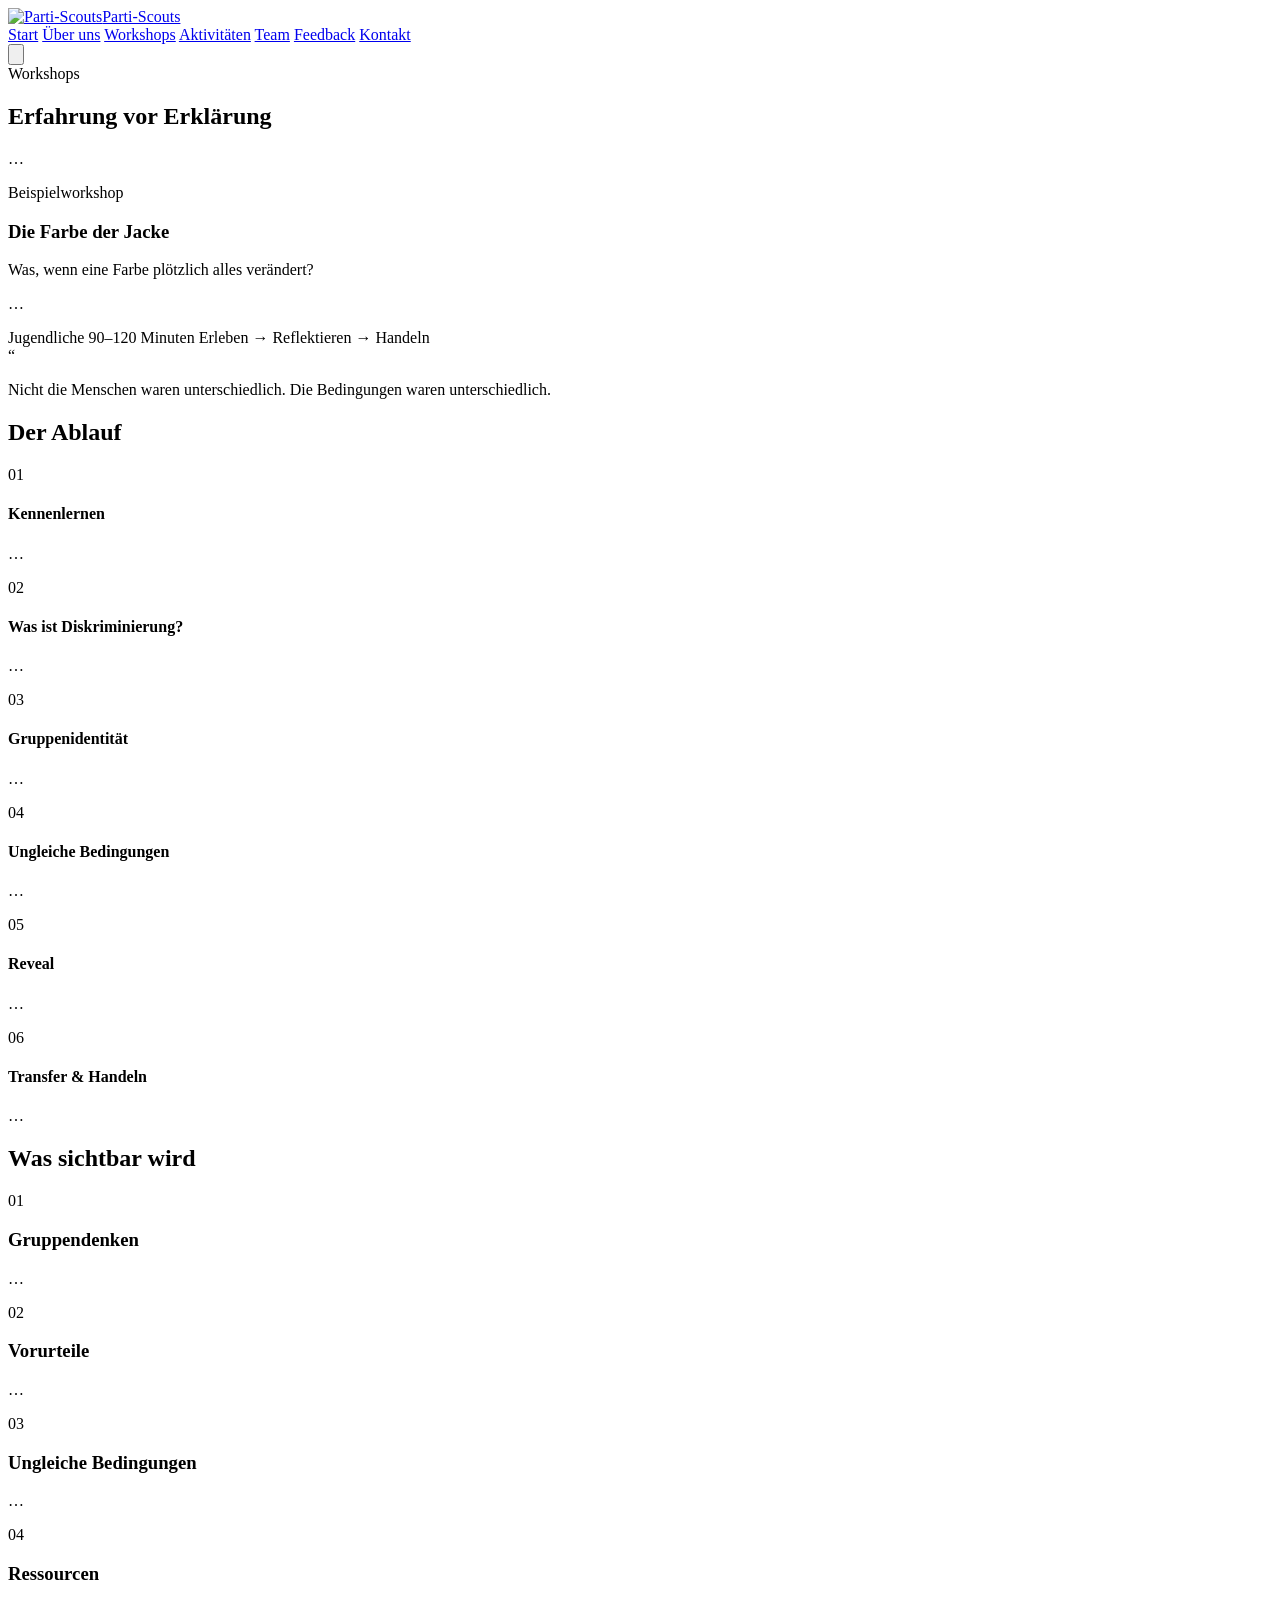
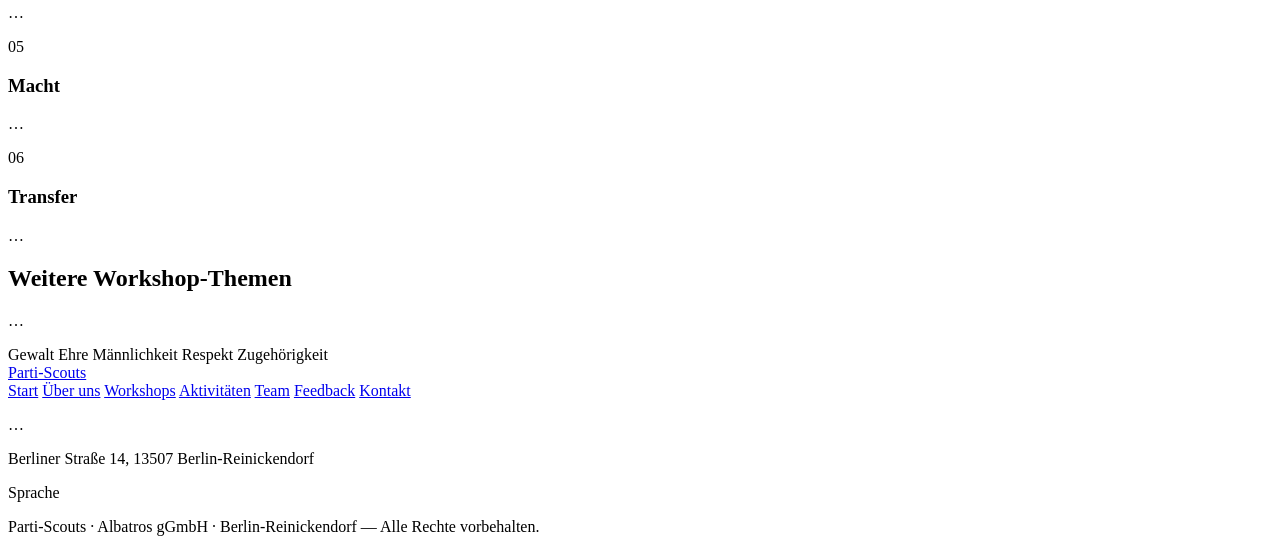
==== color-of-jacket/index.html @ 46f4cd3c "first git push" ====
<!DOCTYPE html>
<html lang="de">
<head>
<meta charset="UTF-8">
<meta name="viewport" content="width=device-width, initial-scale=1.0">
<title>Workshops — Parti-Scouts</title>
<meta name="description" content="Erfahrungsorientierte Workshops von Parti-Scouts, darunter das Beispielformat „Die Farbe der Jacke“ zu Vorurteilen, Ungleichheit und Macht.">
<link rel="icon" href="/assets/icon.svg" type="image/svg+xml">
<link rel="preconnect" href="https://fonts.googleapis.com">
<link rel="preconnect" href="https://fonts.gstatic.com" crossorigin>
<link href="https://fonts.googleapis.com/css2?family=Poppins:wght@500;600;700&family=Inter:wght@400;500;600&family=Vazirmatn:wght@400;500;600;700&display=swap" rel="stylesheet">
<link rel="stylesheet" href="/css/style.css?v=20260819k">
</head>
<body>

<header class="site-header">
  <div class="header-inner">
    <a class="brand" href="/"><img src="/assets/logo.svg?v=20260819k" alt="Parti-Scouts"><span>Parti-Scouts</span></a>
    <nav class="main-nav">
      <a href="/" data-i18n="nav.home">Start</a>
      <a href="/about/" data-i18n="nav.about">Über uns</a>
      <a href="/workshops/" data-i18n="nav.workshops">Workshops</a>
      <a href="/activities/" data-i18n="nav.activities">Aktivitäten</a>
      <a href="/team/" data-i18n="nav.team">Team</a>
      <a href="/feedback/" data-i18n="nav.feedback">Feedback</a>
      <a href="/contact/" data-i18n="nav.contact">Kontakt</a>
    </nav>
    <button class="menu-toggle" aria-label="Menü öffnen" aria-expanded="false">
      <svg viewBox="0 0 24 24" fill="none" stroke="currentColor" stroke-width="2"><line x1="3" y1="6" x2="21" y2="6"/><line x1="3" y1="12" x2="21" y2="12"/><line x1="3" y1="18" x2="21" y2="18"/></svg>
    </button>
  </div>
</header>

<section class="page-hero">
  <div class="orb-a" aria-hidden="true"></div>
  <div class="wrap">
    <span class="eyebrow" data-i18n="workshops.eyebrow">Workshops</span>
    <h1 data-i18n="workshops.title">Erfahrung vor Erklärung</h1>
    <p data-i18n="workshops.intro">…</p>
  </div>
</section>

<section>
  <div class="wrap">
    <span class="eyebrow reveal" data-i18n="workshops.featured_label" style="display:block; margin-bottom:14px;">Beispielworkshop</span>
    <div class="featured reveal">
      <div class="orb-a" aria-hidden="true"></div>
      <div class="featured-inner">
        <h3 data-i18n="workshops.featured_title">Die Farbe der Jacke</h3>
        <p class="sub" data-i18n="workshops.featured_sub">Was, wenn eine Farbe plötzlich alles verändert?</p>
        <p class="text" data-i18n="workshops.featured_text">…</p>
        <div class="featured-meta">
          <span data-i18n="workshops.meta_group">Jugendliche</span>
          <span data-i18n="workshops.meta_time">90–120 Minuten</span>
          <span data-i18n="workshops.meta_arc">Erleben → Reflektieren → Handeln</span>
        </div>
      </div>
    </div>

    <div class="quote-panel reveal mt-lg">
      <span class="mark" aria-hidden="true">“</span>
      <p data-i18n="workshops.featured_quote">Nicht die Menschen waren unterschiedlich. Die Bedingungen waren unterschiedlich.</p>
    </div>
  </div>
</section>

<section class="tight" style="background:var(--orange-tint);">
  <div class="wrap">
    <div class="section-head reveal">
      <h2 data-i18n="workshops.timeline_title">Der Ablauf</h2>
    </div>
    <div class="flow-list reveal">
      <div class="flow-item"><div class="flow-num">01</div><div><h4 data-i18n="workshops.t1_t">Kennenlernen</h4><p data-i18n="workshops.t1_p">…</p></div></div>
      <div class="flow-item"><div class="flow-num">02</div><div><h4 data-i18n="workshops.t2_t">Was ist Diskriminierung?</h4><p data-i18n="workshops.t2_p">…</p></div></div>
      <div class="flow-item"><div class="flow-num">03</div><div><h4 data-i18n="workshops.t3_t">Gruppenidentität</h4><p data-i18n="workshops.t3_p">…</p></div></div>
      <div class="flow-item"><div class="flow-num">04</div><div><h4 data-i18n="workshops.t4_t">Ungleiche Bedingungen</h4><p data-i18n="workshops.t4_p">…</p></div></div>
      <div class="flow-item"><div class="flow-num">05</div><div><h4 data-i18n="workshops.t5_t">Reveal</h4><p data-i18n="workshops.t5_p">…</p></div></div>
      <div class="flow-item"><div class="flow-num">06</div><div><h4 data-i18n="workshops.t6_t">Transfer & Handeln</h4><p data-i18n="workshops.t6_p">…</p></div></div>
    </div>
  </div>
</section>

<section>
  <div class="wrap">
    <div class="section-head reveal">
      <h2 data-i18n="workshops.concepts_title">Was sichtbar wird</h2>
    </div>
    <div class="concept-grid reveal">
      <div class="concept"><div class="concept-num">01</div><h3 data-i18n="workshops.c1_t">Gruppendenken</h3><p data-i18n="workshops.c1_p">…</p></div>
      <div class="concept"><div class="concept-num">02</div><h3 data-i18n="workshops.c2_t">Vorurteile</h3><p data-i18n="workshops.c2_p">…</p></div>
      <div class="concept"><div class="concept-num">03</div><h3 data-i18n="workshops.c3_t">Ungleiche Bedingungen</h3><p data-i18n="workshops.c3_p">…</p></div>
      <div class="concept"><div class="concept-num">04</div><h3 data-i18n="workshops.c4_t">Ressourcen</h3><p data-i18n="workshops.c4_p">…</p></div>
      <div class="concept"><div class="concept-num">05</div><h3 data-i18n="workshops.c5_t">Macht</h3><p data-i18n="workshops.c5_p">…</p></div>
      <div class="concept"><div class="concept-num">06</div><h3 data-i18n="workshops.c6_t">Transfer</h3><p data-i18n="workshops.c6_p">…</p></div>
    </div>
  </div>
</section>

<section class="tight">
  <div class="wrap">
    <div class="section-head reveal">
      <h2 data-i18n="workshops.themes_title">Weitere Workshop-Themen</h2>
      <p class="lead" data-i18n="workshops.themes_intro">…</p>
    </div>
    <div class="chip-row reveal">
      <span class="chip" data-i18n="about.theme1">Gewalt</span>
      <span class="chip" data-i18n="about.theme2">Ehre</span>
      <span class="chip" data-i18n="about.theme3">Männlichkeit</span>
      <span class="chip" data-i18n="about.theme4">Respekt</span>
      <span class="chip" data-i18n="about.theme5">Zugehörigkeit</span>
    </div>
  </div>
</section>

<footer class="site-footer">
  <div class="wrap">
    <div class="footer-top">
      <a class="footer-brand" href="/"><img src="/assets/icon-light.svg" alt=""><span>Parti-Scouts</span></a>
      <nav class="footer-nav">
        <a href="/" data-i18n="nav.home">Start</a>
        <a href="/about/" data-i18n="nav.about">Über uns</a>
        <a href="/workshops/" data-i18n="nav.workshops">Workshops</a>
        <a href="/activities/" data-i18n="nav.activities">Aktivitäten</a>
        <a href="/team/" data-i18n="nav.team">Team</a>
        <a href="/feedback/" data-i18n="nav.feedback">Feedback</a>
        <a href="/contact/" data-i18n="nav.contact">Kontakt</a>
      </nav>
    </div>
    <div class="footer-mid">
      <p data-i18n="footer.disclaimer">…</p>
      <p class="addr" data-i18n="footer.address">Berliner Straße 14, 13507 Berlin-Reinickendorf</p>
    </div>
    <div class="lang-bar"><span class="lbl" data-i18n="footer.langLabel">Sprache</span></div>
    <p class="copyright">Parti-Scouts · Albatros gGmbH · Berlin-Reinickendorf — <span data-i18n="footer.rights">Alle Rechte vorbehalten.</span></p>
  </div>
</footer>

<script src="/js/i18n.js?v=20260819k"></script>
<script src="/js/main.js?v=20260819k"></script>
</body>
</html>
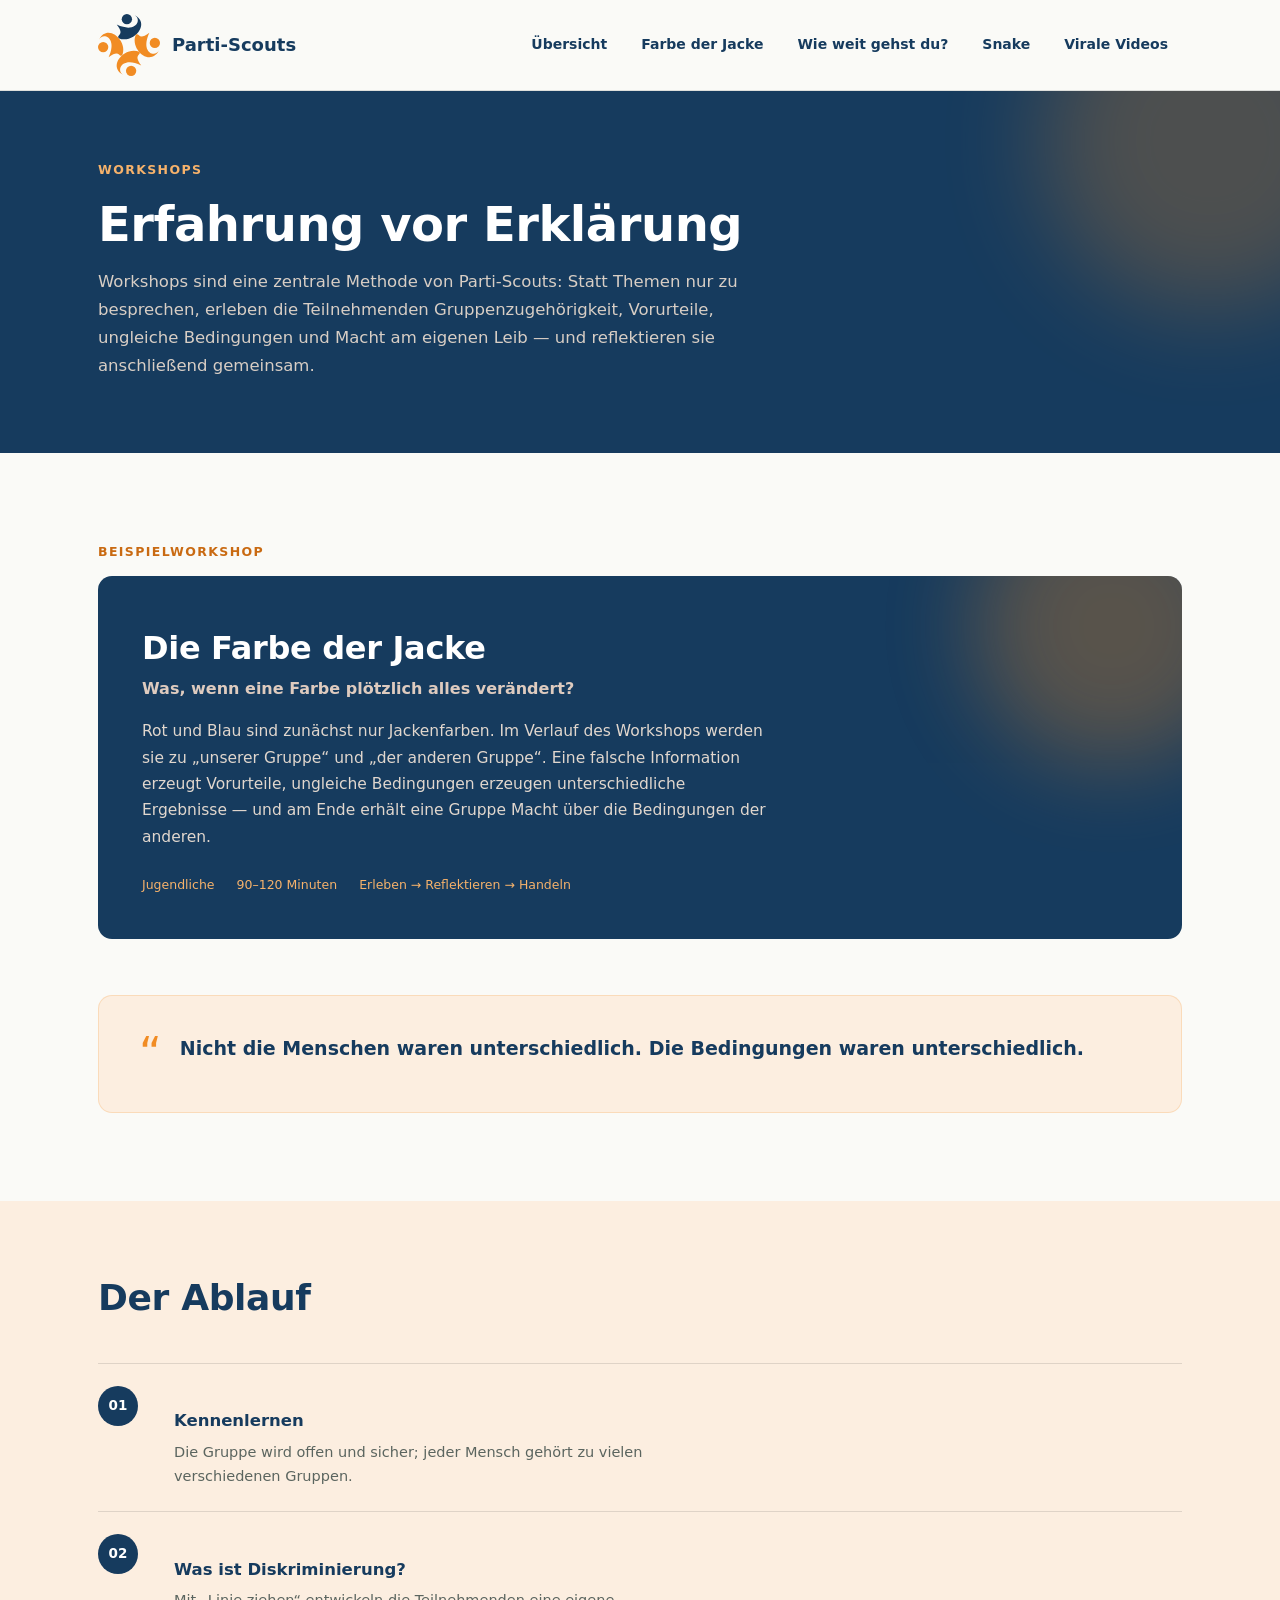
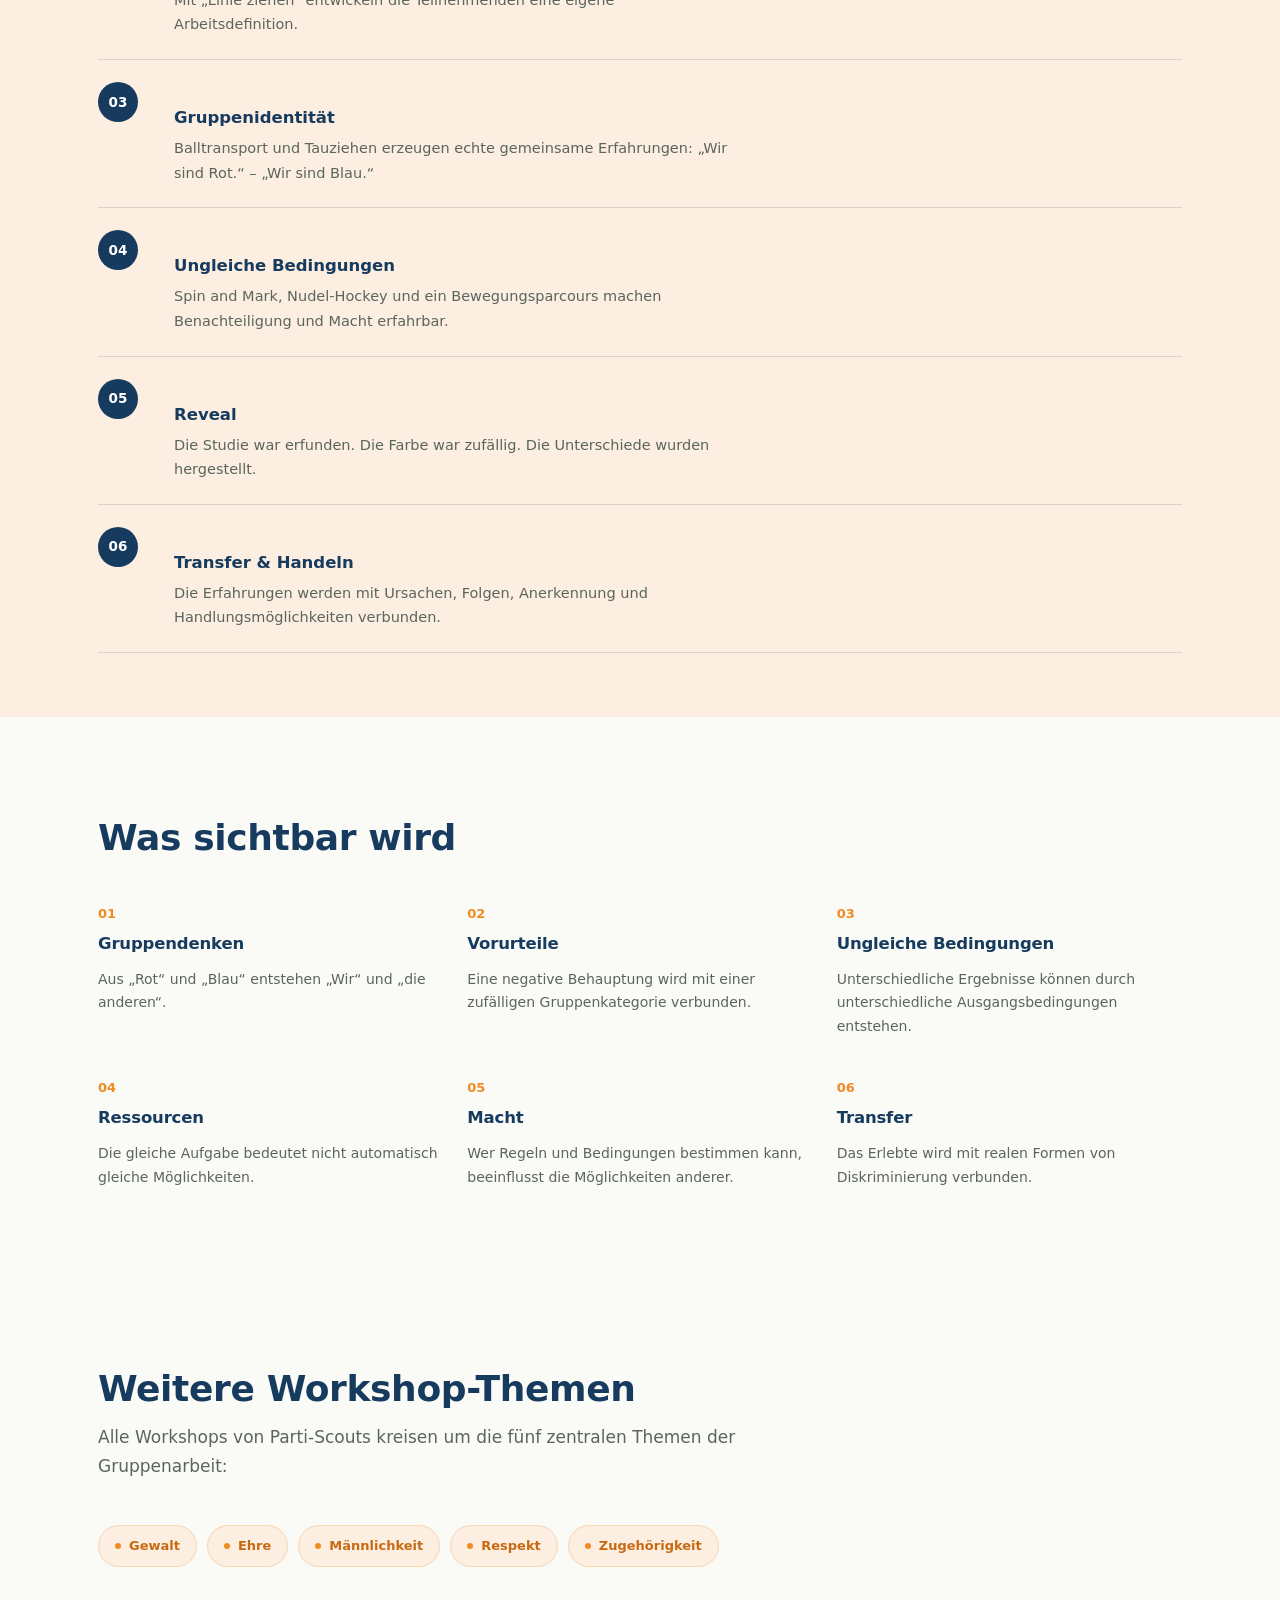
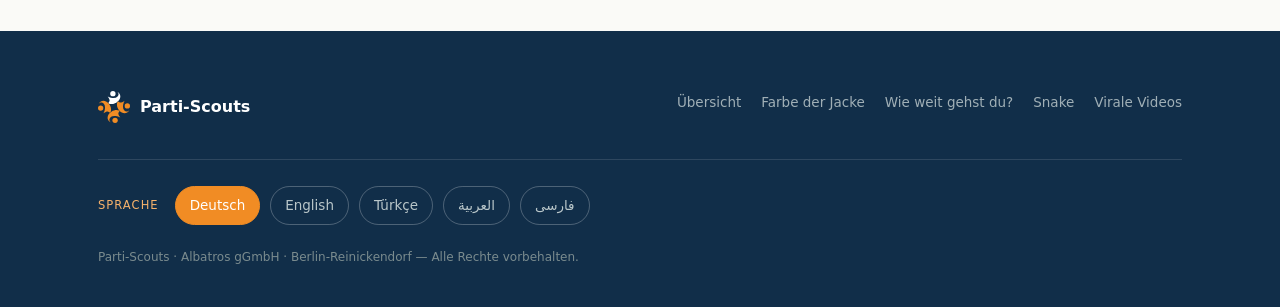
==== commit e173072e: "Make workshops standalone from the main website - Add the shared CSS, SVG icons and viral-videos scr" ====
--- a/color-of-jacket/index.html
+++ b/color-of-jacket/index.html
@@ -5,25 +5,23 @@
 <meta name="viewport" content="width=device-width, initial-scale=1.0">
 <title>Workshops — Parti-Scouts</title>
 <meta name="description" content="Erfahrungsorientierte Workshops von Parti-Scouts, darunter das Beispielformat „Die Farbe der Jacke“ zu Vorurteilen, Ungleichheit und Macht.">
-<link rel="icon" href="/assets/icon.svg" type="image/svg+xml">
+<link rel="icon" href="../assets/icon.svg" type="image/svg+xml">
 <link rel="preconnect" href="https://fonts.googleapis.com">
 <link rel="preconnect" href="https://fonts.gstatic.com" crossorigin>
 <link href="https://fonts.googleapis.com/css2?family=Poppins:wght@500;600;700&family=Inter:wght@400;500;600&family=Vazirmatn:wght@400;500;600;700&display=swap" rel="stylesheet">
-<link rel="stylesheet" href="/css/style.css?v=20260819k">
+<link rel="stylesheet" href="../css/style.css">
 </head>
 <body>
 
 <header class="site-header">
   <div class="header-inner">
-    <a class="brand" href="/"><img src="/assets/logo.svg?v=20260819k" alt="Parti-Scouts"><span>Parti-Scouts</span></a>
+    <a class="brand" href="../index.html"><img src="../assets/logo.svg" alt="Parti-Scouts"><span>Parti-Scouts</span></a>
     <nav class="main-nav">
-      <a href="/" data-i18n="nav.home">Start</a>
-      <a href="/about/" data-i18n="nav.about">Über uns</a>
-      <a href="/workshops/" data-i18n="nav.workshops">Workshops</a>
-      <a href="/activities/" data-i18n="nav.activities">Aktivitäten</a>
-      <a href="/team/" data-i18n="nav.team">Team</a>
-      <a href="/feedback/" data-i18n="nav.feedback">Feedback</a>
-      <a href="/contact/" data-i18n="nav.contact">Kontakt</a>
+      <a href="../index.html">Übersicht</a>
+      <a href="../color-of-jacket/index.html">Farbe der Jacke</a>
+      <a href="../game-masculinity/index.html">Wie weit gehst du?</a>
+      <a href="../snake-conflict/index.html">Snake</a>
+      <a href="../viral-videos/index.html">Virale Videos</a>
     </nav>
     <button class="menu-toggle" aria-label="Menü öffnen" aria-expanded="false">
       <svg viewBox="0 0 24 24" fill="none" stroke="currentColor" stroke-width="2"><line x1="3" y1="6" x2="21" y2="6"/><line x1="3" y1="12" x2="21" y2="12"/><line x1="3" y1="18" x2="21" y2="18"/></svg>
@@ -115,27 +113,21 @@
 <footer class="site-footer">
   <div class="wrap">
     <div class="footer-top">
-      <a class="footer-brand" href="/"><img src="/assets/icon-light.svg" alt=""><span>Parti-Scouts</span></a>
+      <a class="footer-brand" href="../index.html"><img src="../assets/icon-light.svg" alt=""><span>Parti-Scouts</span></a>
       <nav class="footer-nav">
-        <a href="/" data-i18n="nav.home">Start</a>
-        <a href="/about/" data-i18n="nav.about">Über uns</a>
-        <a href="/workshops/" data-i18n="nav.workshops">Workshops</a>
-        <a href="/activities/" data-i18n="nav.activities">Aktivitäten</a>
-        <a href="/team/" data-i18n="nav.team">Team</a>
-        <a href="/feedback/" data-i18n="nav.feedback">Feedback</a>
-        <a href="/contact/" data-i18n="nav.contact">Kontakt</a>
+        <a href="../index.html">Übersicht</a>
+        <a href="../color-of-jacket/index.html">Farbe der Jacke</a>
+        <a href="../game-masculinity/index.html">Wie weit gehst du?</a>
+        <a href="../snake-conflict/index.html">Snake</a>
+        <a href="../viral-videos/index.html">Virale Videos</a>
       </nav>
-    </div>
-    <div class="footer-mid">
-      <p data-i18n="footer.disclaimer">…</p>
-      <p class="addr" data-i18n="footer.address">Berliner Straße 14, 13507 Berlin-Reinickendorf</p>
     </div>
     <div class="lang-bar"><span class="lbl" data-i18n="footer.langLabel">Sprache</span></div>
     <p class="copyright">Parti-Scouts · Albatros gGmbH · Berlin-Reinickendorf — <span data-i18n="footer.rights">Alle Rechte vorbehalten.</span></p>
   </div>
 </footer>
 
-<script src="/js/i18n.js?v=20260819k"></script>
-<script src="/js/main.js?v=20260819k"></script>
+<script src="../js/i18n.js"></script>
+<script src="../js/main.js"></script>
 </body>
 </html>
--- a/css/style.css
+++ b/css/style.css
@@ -0,0 +1,255 @@
+/* ==========================================================================
+   Parti-Scouts — shared stylesheet
+   Palette derived directly from the project logo:
+     navy  #163B5E   orange #F18C24
+   ========================================================================== */
+
+:root{
+  --navy:#163B5E;
+  --navy-dark:#112E49;
+  --navy-tint:#E9EEF3;
+  --orange:#F18C24;
+  --orange-dark:#C96A12;
+  --orange-tint:#FCEEE0;
+  --paper:#FAFAF7;
+  --ink:#1C231F;
+  --muted:#5B655F;
+  --line:rgba(28,35,31,0.13);
+  --radius:14px;
+  --radius-sm:8px;
+  --display:'Poppins', system-ui, sans-serif;
+  --body:'Inter', system-ui, sans-serif;
+  --script:'Vazirmatn', 'Noto Sans Arabic', system-ui, sans-serif;
+  --shadow:0 2px 18px rgba(28,35,31,0.07);
+}
+
+*,*::before,*::after{box-sizing:border-box;}
+[hidden]{display:none !important;}
+html{scroll-behavior:smooth;}
+@media (prefers-reduced-motion:reduce){
+  html{scroll-behavior:auto;}
+  *{animation-duration:0.01ms !important; transition-duration:0.01ms !important;}
+}
+body{
+  margin:0;
+  background:var(--paper);
+  color:var(--ink);
+  font-family:var(--body);
+  font-size:16.5px;
+  line-height:1.7;
+  -webkit-font-smoothing:antialiased;
+}
+[dir="rtl"] body{font-family:var(--script);}
+[dir="rtl"] h1,[dir="rtl"] h2,[dir="rtl"] h3,[dir="rtl"] .eyebrow{font-family:var(--script);}
+
+img,svg{display:block; max-width:100%;}
+a{color:inherit; text-decoration:none;}
+ul{list-style:none; margin:0; padding:0;}
+button{font:inherit; cursor:pointer;}
+
+h1,h2,h3{
+  font-family:var(--display);
+  color:var(--navy);
+  font-weight:700;
+  line-height:1.15;
+  letter-spacing:-0.01em;
+  margin:0;
+}
+
+.eyebrow{
+  font-family:var(--display);
+  font-size:12.5px;
+  font-weight:600;
+  letter-spacing:0.11em;
+  text-transform:uppercase;
+  color:var(--orange-dark);
+}
+
+a:focus-visible, button:focus-visible, input:focus-visible, textarea:focus-visible{
+  outline:2px solid var(--orange);
+  outline-offset:3px;
+  border-radius:4px;
+}
+
+.wrap{max-width:1140px; margin:0 auto; padding:0 28px;}
+
+/* ---------- Header ---------- */
+.site-header{
+  position:sticky; top:0; z-index:60;
+  background:rgba(250,250,247,0.97);
+  border-bottom:1px solid var(--line);
+  transition:transform 0.28s ease;
+}
+.site-header.header-hidden{transform:translateY(-100%);}
+@media (prefers-reduced-motion:reduce){
+  .site-header{transition:none;}
+}
+/* Note: intentionally no backdrop-filter here — a filter/backdrop-filter on
+   this ancestor would create a new containing block for the fixed-position
+   mobile nav panel below, trapping it inside the header's own (small) box
+   instead of letting it fill the viewport. */
+.header-inner{
+  max-width:1140px; margin:0 auto; padding:14px 28px;
+  display:flex; align-items:center; justify-content:space-between; gap:24px;
+}
+.brand{display:flex; align-items:center; gap:12px;}
+.brand img{height:62px; width:auto;}
+.brand span{font-family:var(--display); font-weight:700; font-size:18px; color:var(--navy); white-space:nowrap;}
+[dir="rtl"] .brand span{font-family:var(--script);}
+.main-nav{display:flex; gap:6px; align-items:center;}
+.main-nav a{
+  font-family:var(--display);
+  font-size:14px; font-weight:600;
+  padding:9px 14px; border-radius:100px;
+  color:var(--navy);
+  transition:background 0.15s ease, color 0.15s ease;
+}
+.main-nav a:hover{background:var(--orange-tint);}
+.main-nav a.active{background:var(--orange); color:#fff;}
+.menu-toggle{
+  display:none;
+  background:none; border:1.5px solid var(--navy); border-radius:8px;
+  width:40px; height:40px; align-items:center; justify-content:center;
+  color:var(--navy);
+}
+.menu-toggle svg{width:20px; height:20px;}
+
+@media (max-width:860px){
+  .main-nav{
+    position:fixed; inset:64px 0 0 0; z-index:55;
+    background:var(--paper);
+    flex-direction:column; align-items:stretch;
+    padding:18px 28px; gap:4px;
+    transform:translateY(-8px);
+    opacity:0; pointer-events:none;
+    transition:opacity 0.2s ease, transform 0.2s ease;
+    border-top:1px solid var(--line);
+  }
+  .main-nav.open{opacity:1; pointer-events:auto; transform:translateY(0);}
+  .main-nav a{padding:14px 12px; font-size:16px; border-radius:10px;}
+  .menu-toggle{display:flex;}
+}
+
+/* ---------- Page header (non-home hero) ---------- */
+.page-hero{background:var(--navy); color:#fff; padding:64px 0 56px; position:relative; overflow:hidden;}
+.page-hero .orb-a{width:340px; height:340px; background:var(--orange); top:-120px; inset-inline-end:-100px; position:absolute; border-radius:50%; filter:blur(50px); opacity:0.25;}
+.page-hero .eyebrow{color:#F6B26B;}
+.page-hero h1{color:#fff; font-size:clamp(32px,5vw,48px); margin-top:14px;}
+.page-hero p{color:#D8CEC5; max-width:640px; margin-top:16px; font-size:16.5px;}
+[dir="rtl"] .page-hero p{font-family:var(--script);}
+
+/* ---------- Section base ---------- */
+section{padding:88px 0;}
+section.tight{padding:64px 0;}
+.section-head{margin-bottom:44px;}
+.section-head h2{font-size:clamp(26px,3.6vw,36px); margin-top:12px;}
+.section-head p.lead{margin-top:14px; font-size:17px; color:var(--muted); max-width:64ch;}
+
+.reveal{opacity:0; transform:translateY(16px); transition:opacity 0.6s ease, transform 0.6s ease;}
+.reveal.in{opacity:1; transform:translateY(0);}
+
+/* ---------- Chips ---------- */
+.chip-row{display:flex; flex-wrap:wrap; gap:10px;}
+.chip{
+  font-family:var(--display); font-size:13px; font-weight:600;
+  padding:9px 16px; border-radius:100px;
+  background:var(--orange-tint); color:var(--orange-dark);
+  border:1px solid rgba(241,140,36,0.25);
+  display:inline-flex; align-items:center; gap:8px;
+}
+[dir="rtl"] .chip{font-family:var(--script);}
+.chip::before{content:""; width:6px; height:6px; border-radius:50%; background:var(--orange); flex-shrink:0;}
+
+/* ---------- Cards ---------- */
+.card-grid{display:grid; grid-template-columns:repeat(3,1fr); gap:20px;}
+@media (max-width:900px){.card-grid{grid-template-columns:1fr 1fr;}}
+@media (max-width:600px){.card-grid{grid-template-columns:1fr;}}
+.card{
+  background:#fff; border:1px solid var(--line); border-radius:var(--radius);
+  padding:28px; box-shadow:var(--shadow);
+  transition:transform 0.18s ease, box-shadow 0.18s ease;
+}
+.card:hover{transform:translateY(-3px); box-shadow:0 10px 30px rgba(28,35,31,0.1);}
+.card .bar{width:34px; height:4px; border-radius:4px; background:var(--orange); margin-bottom:18px;}
+.card:nth-child(even) .bar{background:var(--navy);}
+.card h3{font-size:18px; margin-bottom:8px;}
+.card p{font-size:14.5px; color:var(--muted); margin:0;}
+.card a.card-link{display:inline-block; margin-top:14px; font-family:var(--display); font-size:13.5px; font-weight:600; color:var(--orange-dark); border-bottom:1.5px solid var(--orange);}
+[dir="rtl"] .card a.card-link{font-family:var(--script);}
+
+/* ---------- Quote panel ---------- */
+.quote-panel{
+  background:var(--orange-tint); border-radius:var(--radius);
+  padding:36px 40px; display:flex; gap:18px; align-items:flex-start;
+  border:1px solid rgba(241,140,36,0.2);
+}
+.quote-panel .mark{font-family:var(--display); font-size:44px; color:var(--orange); line-height:1; flex-shrink:0;}
+.quote-panel p{font-family:var(--display); font-weight:600; font-size:19px; color:var(--navy); margin:0;}
+[dir="rtl"] .quote-panel p{font-family:var(--script);}
+
+/* ---------- Timeline list (workshop flow) ---------- */
+.flow-list{display:flex; flex-direction:column; gap:0;}
+.flow-item{
+  display:grid; grid-template-columns:56px 1fr; gap:20px;
+  padding:22px 0; border-top:1px solid var(--line);
+}
+.flow-item:last-child{border-bottom:1px solid var(--line);}
+.flow-num{
+  width:40px; height:40px; border-radius:50%; background:var(--navy);
+  color:#fff; display:flex; align-items:center; justify-content:center;
+  font-family:var(--display); font-weight:700; font-size:13.5px;
+}
+.flow-item h4{font-size:16.5px; color:var(--navy); margin-bottom:4px; font-family:var(--display); font-weight:700;}
+.flow-item p{font-size:14.5px; color:var(--muted); margin:0; max-width:60ch;}
+
+/* ---------- Concept grid ---------- */
+.concept-grid{display:grid; grid-template-columns:repeat(3,1fr); gap:24px;}
+@media (max-width:860px){.concept-grid{grid-template-columns:1fr 1fr;}}
+@media (max-width:560px){.concept-grid{grid-template-columns:1fr;}}
+.concept-num{font-family:var(--display); font-weight:700; font-size:13px; color:var(--orange); margin-bottom:10px;}
+.concept h3{font-size:16.5px; margin-bottom:6px;}
+.concept p{font-size:14px; color:var(--muted);}
+
+/* ---------- Featured workshop card ---------- */
+.featured{
+  background:var(--navy); color:#fff; border-radius:var(--radius); padding:44px;
+  position:relative; overflow:hidden;
+}
+.featured .orb-a{width:280px; height:280px; background:var(--orange); position:absolute; top:-90px; inset-inline-end:-70px; border-radius:50%; filter:blur(46px); opacity:0.3;}
+.featured-inner{position:relative;}
+.featured .eyebrow{color:#F6B26B;}
+.featured h3{color:#fff; font-size:clamp(24px,3.4vw,32px); margin-top:10px;}
+.featured .sub{font-family:var(--display); font-weight:600; font-size:16px; color:#DECBBF; margin-top:8px;}
+[dir="rtl"] .featured .sub{font-family:var(--script);}
+.featured p.text{color:#E1D7CE; font-size:15.5px; max-width:64ch; margin-top:16px;}
+[dir="rtl"] .featured p.text{font-family:var(--script);}
+.featured-meta{display:flex; gap:22px; flex-wrap:wrap; margin-top:24px; font-family:var(--display); font-size:12.5px; color:#F6B26B;}
+[dir="rtl"] .featured-meta{font-family:var(--script);}
+
+/* ---------- Footer ---------- */
+.site-footer{background:var(--navy-dark); color:#B9C6C9; padding:60px 0 28px; margin-top:0;}
+.footer-top{display:flex; justify-content:space-between; flex-wrap:wrap; gap:32px; padding-bottom:36px; border-bottom:1px solid rgba(255,255,255,0.12);}
+.footer-brand{display:flex; align-items:center; gap:10px;}
+.footer-brand img{height:32px;}
+.footer-brand span{font-family:var(--display); font-weight:700; color:#fff; font-size:16px;}
+[dir="rtl"] .footer-brand span{font-family:var(--script);}
+.footer-nav{display:flex; gap:20px; flex-wrap:wrap; font-family:var(--display); font-size:13.5px;}
+[dir="rtl"] .footer-nav{font-family:var(--script);}
+.footer-nav a{opacity:0.85;}
+.footer-nav a:hover{opacity:1; color:#fff;}
+
+.lang-bar{padding-top:26px; display:flex; align-items:center; gap:10px; flex-wrap:wrap;}
+.lang-bar .lbl{font-family:var(--display); font-size:11.5px; letter-spacing:0.09em; text-transform:uppercase; color:#F6B26B; margin-inline-end:6px;}
+.lang-btn{
+  font-family:var(--body); font-size:13.5px; font-weight:500;
+  padding:7px 14px; border-radius:100px;
+  border:1.5px solid rgba(255,255,255,0.25); color:#B9C6C9;
+  background:transparent; transition:background 0.15s ease, color 0.15s ease, border-color 0.15s ease;
+}
+.lang-btn:hover{border-color:#F6B26B; color:#fff;}
+.lang-btn.active{background:var(--orange); border-color:var(--orange); color:#fff;}
+
+.copyright{margin-top:22px; font-size:12px; color:#7A8B8E;}
+
+/* ---------- utility ---------- */
+.mt-lg{margin-top:56px;}
